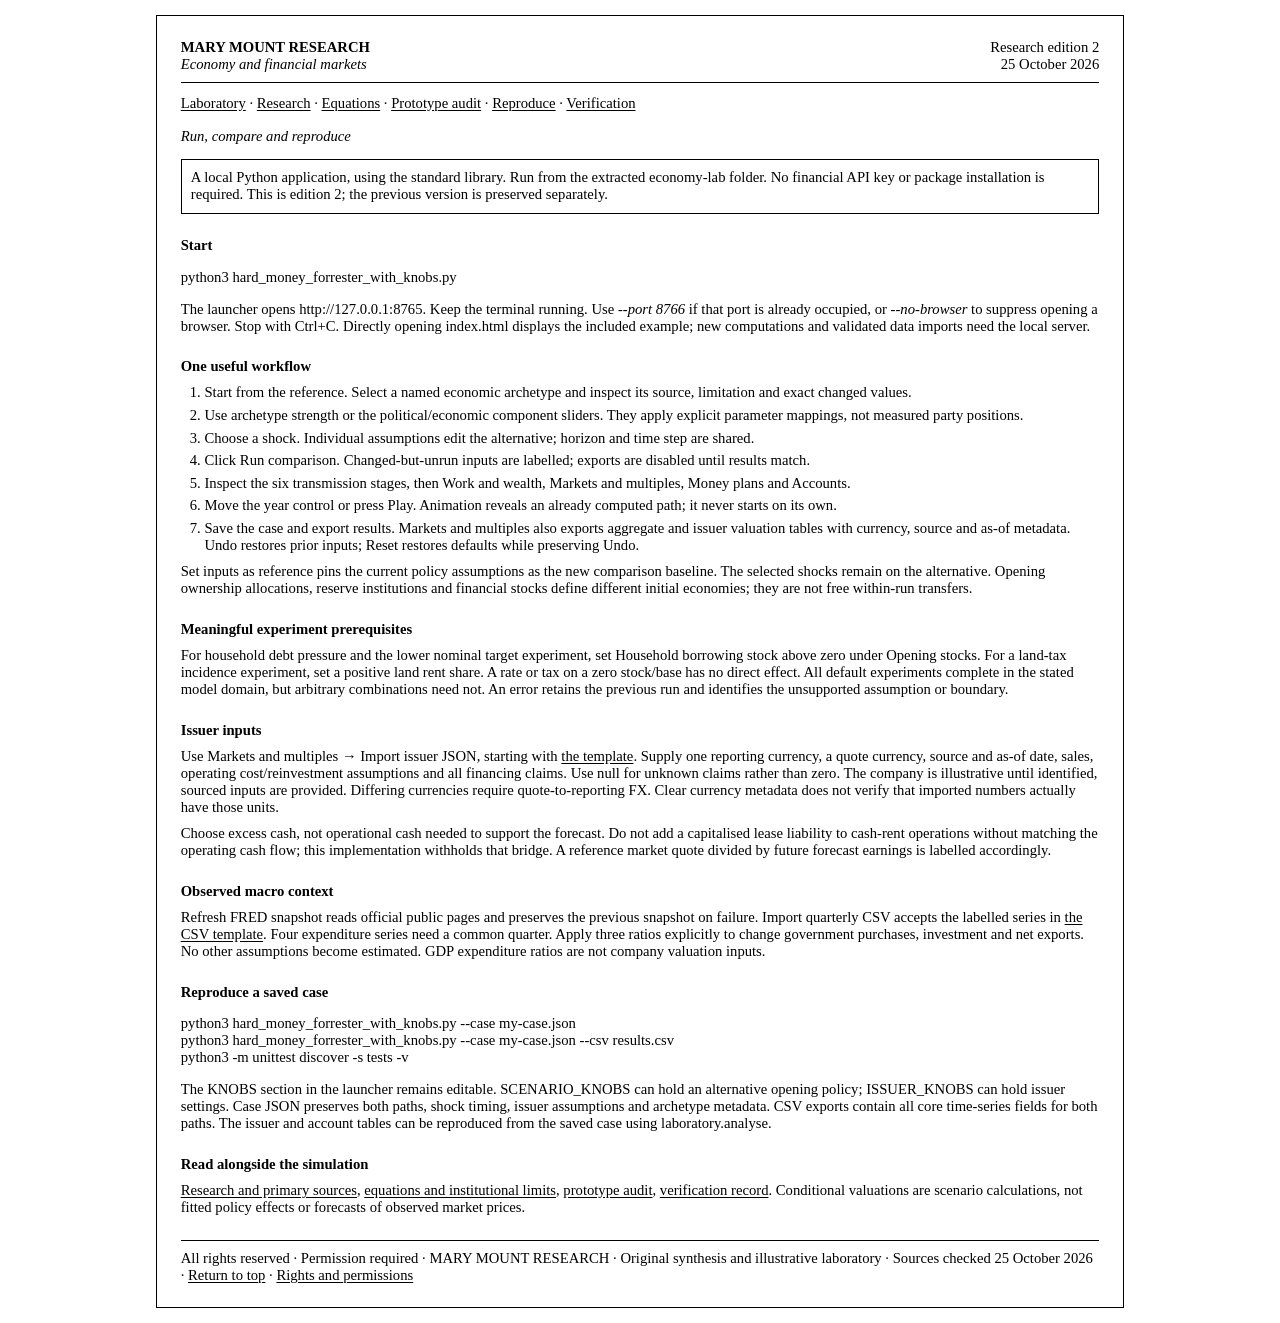
==== guide.html @ be1fa298 "Publish Mary Mount Economy Lab with permission-required rights and private fonts excluded" ====
<!doctype html><html lang="en"><head><meta charset="utf-8"><meta name="viewport" content="width=device-width,initial-scale=1"><title>Mary Mount Research · Run, compare and reproduce</title><link rel="stylesheet" href="research.css"></head><body><main><header><div><strong>MARY MOUNT RESEARCH</strong><br><em>Economy and financial markets</em></div><div>Research edition 2<br>25 October 2026</div></header><nav><a href="index.html">Laboratory</a> · <a href="research.html">Research</a> · <a href="methods.html">Equations</a> · <a href="prototypes.html">Prototype audit</a> · <a href="guide.html">Reproduce</a> · <a href="verification.html">Verification</a></nav><h1>Run, compare and reproduce</h1><p class="rule">A local Python application, using the standard library. Run from the extracted economy-lab folder. No financial API key or package installation is required. This is edition 2; the previous version is preserved separately.</p>
<h2>Start</h2><pre>python3 hard_money_forrester_with_knobs.py</pre><p>The launcher opens http://127.0.0.1:8765. Keep the terminal running. Use <code>--port 8766</code> if that port is already occupied, or <code>--no-browser</code> to suppress opening a browser. Stop with Ctrl+C. Directly opening index.html displays the included example; new computations and validated data imports need the local server.</p>
<h2>One useful workflow</h2><ol><li>Start from the reference. Select a named economic archetype and inspect its source, limitation and exact changed values.</li><li>Use archetype strength or the political/economic component sliders. They apply explicit parameter mappings, not measured party positions.</li><li>Choose a shock. Individual assumptions edit the alternative; horizon and time step are shared.</li><li>Click Run comparison. Changed-but-unrun inputs are labelled; exports are disabled until results match.</li><li>Inspect the six transmission stages, then Work and wealth, Markets and multiples, Money plans and Accounts.</li><li>Move the year control or press Play. Animation reveals an already computed path; it never starts on its own.</li><li>Save the case and export results. Markets and multiples also exports aggregate and issuer valuation tables with currency, source and as-of metadata. Undo restores prior inputs; Reset restores defaults while preserving Undo.</li></ol><p>Set inputs as reference pins the current policy assumptions as the new comparison baseline. The selected shocks remain on the alternative. Opening ownership allocations, reserve institutions and financial stocks define different initial economies; they are not free within-run transfers.</p>
<h2>Meaningful experiment prerequisites</h2><p>For household debt pressure and the lower nominal target experiment, set Household borrowing stock above zero under Opening stocks. For a land-tax incidence experiment, set a positive land rent share. A rate or tax on a zero stock/base has no direct effect. All default experiments complete in the stated model domain, but arbitrary combinations need not. An error retains the previous run and identifies the unsupported assumption or boundary.</p>
<h2>Issuer inputs</h2><p>Use Markets and multiples → Import issuer JSON, starting with <a href="issuer-template.json">the template</a>. Supply one reporting currency, a quote currency, source and as-of date, sales, operating cost/reinvestment assumptions and all financing claims. Use null for unknown claims rather than zero. The company is illustrative until identified, sourced inputs are provided. Differing currencies require quote-to-reporting FX. Clear currency metadata does not verify that imported numbers actually have those units.</p><p>Choose excess cash, not operational cash needed to support the forecast. Do not add a capitalised lease liability to cash-rent operations without matching the operating cash flow; this implementation withholds that bridge. A reference market quote divided by future forecast earnings is labelled accordingly.</p>
<h2>Observed macro context</h2><p>Refresh FRED snapshot reads official public pages and preserves the previous snapshot on failure. Import quarterly CSV accepts the labelled series in <a href="data/template.csv">the CSV template</a>. Four expenditure series need a common quarter. Apply three ratios explicitly to change government purchases, investment and net exports. No other assumptions become estimated. GDP expenditure ratios are not company valuation inputs.</p>
<h2>Reproduce a saved case</h2><pre>python3 hard_money_forrester_with_knobs.py --case my-case.json
python3 hard_money_forrester_with_knobs.py --case my-case.json --csv results.csv
python3 -m unittest discover -s tests -v</pre><p>The KNOBS section in the launcher remains editable. SCENARIO_KNOBS can hold an alternative opening policy; ISSUER_KNOBS can hold issuer settings. Case JSON preserves both paths, shock timing, issuer assumptions and archetype metadata. CSV exports contain all core time-series fields for both paths. The issuer and account tables can be reproduced from the saved case using laboratory.analyse.</p>
<h2>Read alongside the simulation</h2><p><a href="research.html">Research and primary sources</a>, <a href="methods.html">equations and institutional limits</a>, <a href="prototypes.html">prototype audit</a>, <a href="verification.html">verification record</a>. Conditional valuations are scenario calculations, not fitted policy effects or forecasts of observed market prices.</p><footer>All rights reserved · Permission required · MARY MOUNT RESEARCH · Original synthesis and illustrative laboratory · Sources checked 25 October 2026 · <a href="#">Return to top</a> · <a href="permissions.html">Rights and permissions</a></footer></main></body></html>
---- research.css ----
/* All rights reserved. Written permission required. See LICENSE. */
*{box-sizing:border-box}html{font-size:11pt;color:#000;background:#fff}body,input,button,select{font:inherit;font-family:"Times New Roman",Times,serif;line-height:1.16}body{margin:1rem}main{max-width:66rem;margin:auto;border:1px solid black;padding:1.618rem}header{display:flex;justify-content:space-between;gap:1rem;border-bottom:1px solid;padding-bottom:.618rem;margin-bottom:.618rem}header>div:last-child{text-align:right}h1,h2,h3,p,li,td,th,code,pre{font:inherit;font-size:1rem}h1{font-style:italic;margin:1rem 0 .618rem}h2{font-weight:bold;margin:1.618rem 0 .618rem}h3{font-weight:bold;font-style:italic;margin:1rem 0 .382rem}p{margin:.618rem 0}ul,ol{padding-left:1.618rem;margin:.618rem 0}li{margin:.382rem 0}a{color:inherit;text-underline-offset:.12em;overflow-wrap:anywhere}nav{line-height:1.4}table{border-collapse:collapse;width:100%;font-variant-numeric:tabular-nums}th,td{padding:.382rem .618rem;border-bottom:1px solid;text-align:left;vertical-align:top}th{font-weight:700}td:first-child,th:first-child{padding-left:0}caption{text-align:left;font-style:italic;padding:.618rem 0}.table-scroll{overflow:auto;max-width:100%}.rule{border:1px solid;padding:.618rem;margin:1rem 0}.equation{border-left:1px solid;padding-left:.618rem;overflow-wrap:anywhere}details{border-top:1px solid;padding:.618rem 0}summary{cursor:pointer;font-weight:700}footer{border-top:1px solid;margin-top:1.618rem;padding-top:.618rem}small{font:inherit}pre{white-space:pre-wrap;overflow-wrap:anywhere}code{font-style:italic}strong{font-weight:700}@media(max-width:600px){body{margin:.382rem}main{padding:.618rem}header{display:block}header>div:last-child{text-align:left;margin-top:.382rem}th,td{padding:.382rem}}@media print{body{margin:0}main{border:1px solid;max-width:none}nav{display:none}h2,h3{break-after:avoid}tr{break-inside:avoid}}
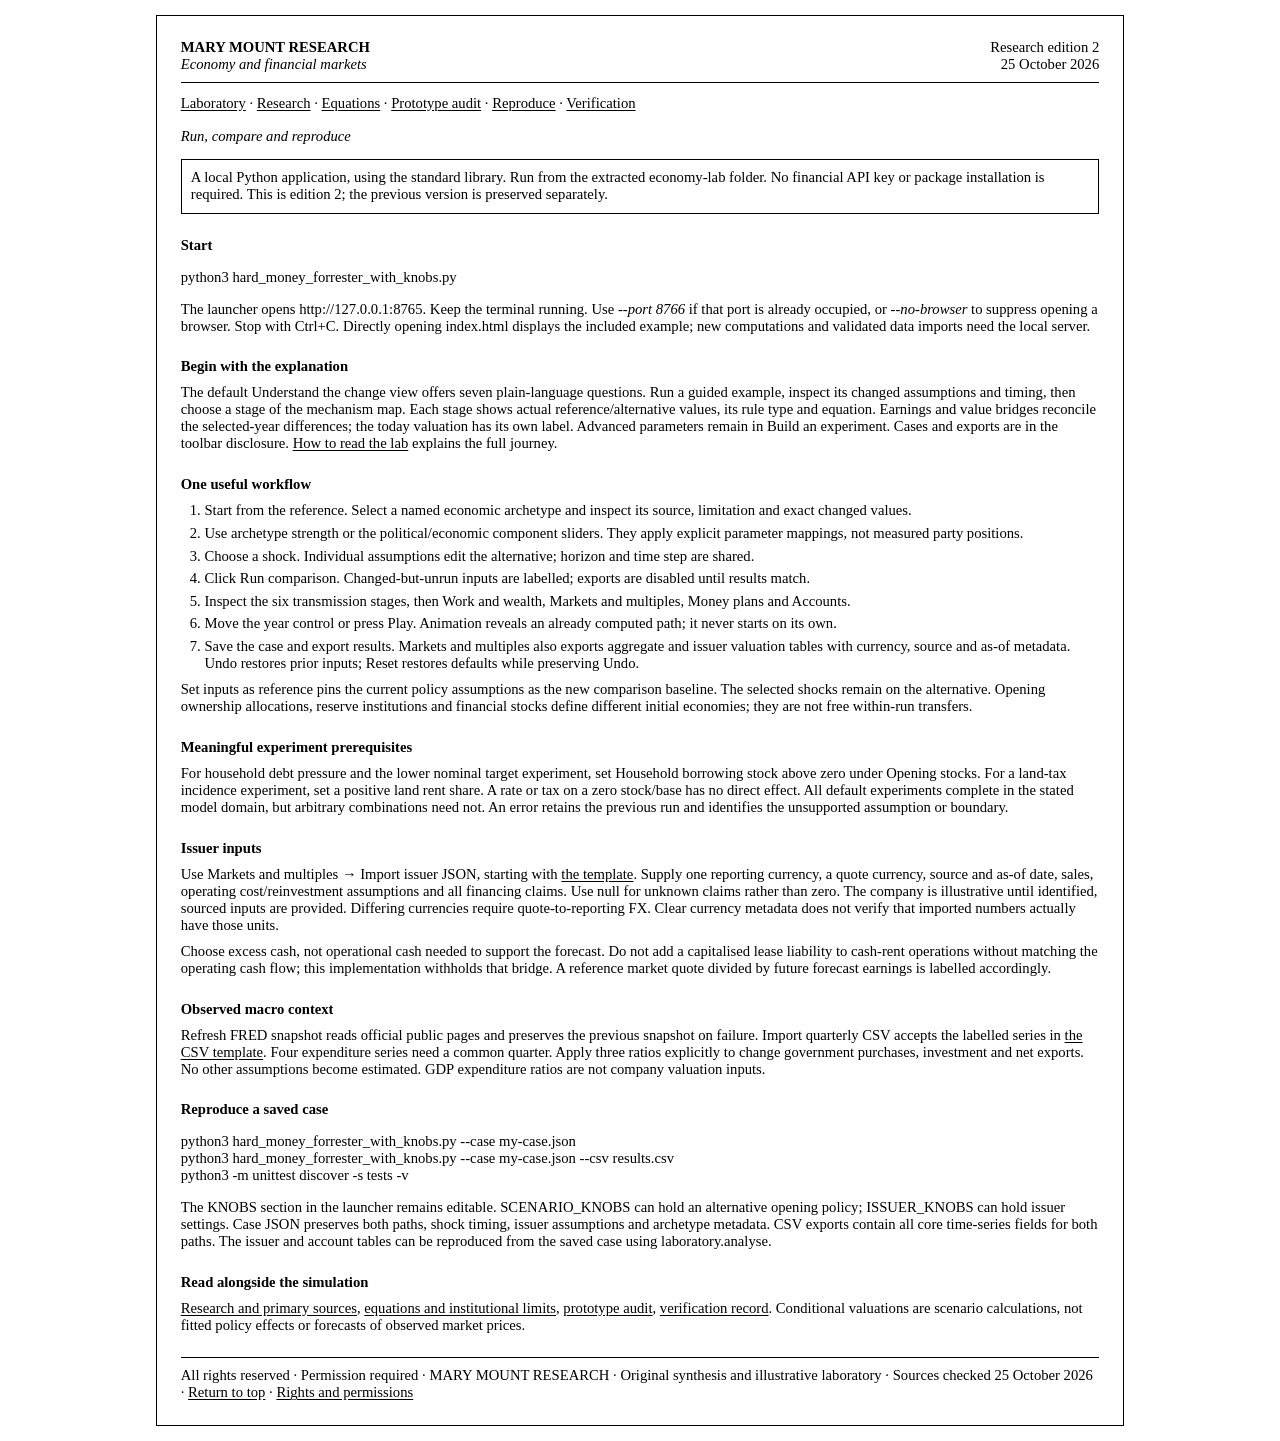
==== commit 0d1b26fc: "Explain policy-to-market connections with guided examples and accounting bridges" ====
--- a/guide.html
+++ b/guide.html
@@ -1,6 +1,6 @@
 <!doctype html><html lang="en"><head><meta charset="utf-8"><meta name="viewport" content="width=device-width,initial-scale=1"><title>Mary Mount Research · Run, compare and reproduce</title><link rel="stylesheet" href="research.css"></head><body><main><header><div><strong>MARY MOUNT RESEARCH</strong><br><em>Economy and financial markets</em></div><div>Research edition 2<br>25 October 2026</div></header><nav><a href="index.html">Laboratory</a> · <a href="research.html">Research</a> · <a href="methods.html">Equations</a> · <a href="prototypes.html">Prototype audit</a> · <a href="guide.html">Reproduce</a> · <a href="verification.html">Verification</a></nav><h1>Run, compare and reproduce</h1><p class="rule">A local Python application, using the standard library. Run from the extracted economy-lab folder. No financial API key or package installation is required. This is edition 2; the previous version is preserved separately.</p>
 <h2>Start</h2><pre>python3 hard_money_forrester_with_knobs.py</pre><p>The launcher opens http://127.0.0.1:8765. Keep the terminal running. Use <code>--port 8766</code> if that port is already occupied, or <code>--no-browser</code> to suppress opening a browser. Stop with Ctrl+C. Directly opening index.html displays the included example; new computations and validated data imports need the local server.</p>
-<h2>One useful workflow</h2><ol><li>Start from the reference. Select a named economic archetype and inspect its source, limitation and exact changed values.</li><li>Use archetype strength or the political/economic component sliders. They apply explicit parameter mappings, not measured party positions.</li><li>Choose a shock. Individual assumptions edit the alternative; horizon and time step are shared.</li><li>Click Run comparison. Changed-but-unrun inputs are labelled; exports are disabled until results match.</li><li>Inspect the six transmission stages, then Work and wealth, Markets and multiples, Money plans and Accounts.</li><li>Move the year control or press Play. Animation reveals an already computed path; it never starts on its own.</li><li>Save the case and export results. Markets and multiples also exports aggregate and issuer valuation tables with currency, source and as-of metadata. Undo restores prior inputs; Reset restores defaults while preserving Undo.</li></ol><p>Set inputs as reference pins the current policy assumptions as the new comparison baseline. The selected shocks remain on the alternative. Opening ownership allocations, reserve institutions and financial stocks define different initial economies; they are not free within-run transfers.</p>
+<h2>Begin with the explanation</h2><p>The default Understand the change view offers seven plain-language questions. Run a guided example, inspect its changed assumptions and timing, then choose a stage of the mechanism map. Each stage shows actual reference/alternative values, its rule type and equation. Earnings and value bridges reconcile the selected-year differences; the today valuation has its own label. Advanced parameters remain in Build an experiment. Cases and exports are in the toolbar disclosure. <a href="ux-guide.html">How to read the lab</a> explains the full journey.</p><h2>One useful workflow</h2><ol><li>Start from the reference. Select a named economic archetype and inspect its source, limitation and exact changed values.</li><li>Use archetype strength or the political/economic component sliders. They apply explicit parameter mappings, not measured party positions.</li><li>Choose a shock. Individual assumptions edit the alternative; horizon and time step are shared.</li><li>Click Run comparison. Changed-but-unrun inputs are labelled; exports are disabled until results match.</li><li>Inspect the six transmission stages, then Work and wealth, Markets and multiples, Money plans and Accounts.</li><li>Move the year control or press Play. Animation reveals an already computed path; it never starts on its own.</li><li>Save the case and export results. Markets and multiples also exports aggregate and issuer valuation tables with currency, source and as-of metadata. Undo restores prior inputs; Reset restores defaults while preserving Undo.</li></ol><p>Set inputs as reference pins the current policy assumptions as the new comparison baseline. The selected shocks remain on the alternative. Opening ownership allocations, reserve institutions and financial stocks define different initial economies; they are not free within-run transfers.</p>
 <h2>Meaningful experiment prerequisites</h2><p>For household debt pressure and the lower nominal target experiment, set Household borrowing stock above zero under Opening stocks. For a land-tax incidence experiment, set a positive land rent share. A rate or tax on a zero stock/base has no direct effect. All default experiments complete in the stated model domain, but arbitrary combinations need not. An error retains the previous run and identifies the unsupported assumption or boundary.</p>
 <h2>Issuer inputs</h2><p>Use Markets and multiples → Import issuer JSON, starting with <a href="issuer-template.json">the template</a>. Supply one reporting currency, a quote currency, source and as-of date, sales, operating cost/reinvestment assumptions and all financing claims. Use null for unknown claims rather than zero. The company is illustrative until identified, sourced inputs are provided. Differing currencies require quote-to-reporting FX. Clear currency metadata does not verify that imported numbers actually have those units.</p><p>Choose excess cash, not operational cash needed to support the forecast. Do not add a capitalised lease liability to cash-rent operations without matching the operating cash flow; this implementation withholds that bridge. A reference market quote divided by future forecast earnings is labelled accordingly.</p>
 <h2>Observed macro context</h2><p>Refresh FRED snapshot reads official public pages and preserves the previous snapshot on failure. Import quarterly CSV accepts the labelled series in <a href="data/template.csv">the CSV template</a>. Four expenditure series need a common quarter. Apply three ratios explicitly to change government purchases, investment and net exports. No other assumptions become estimated. GDP expenditure ratios are not company valuation inputs.</p>
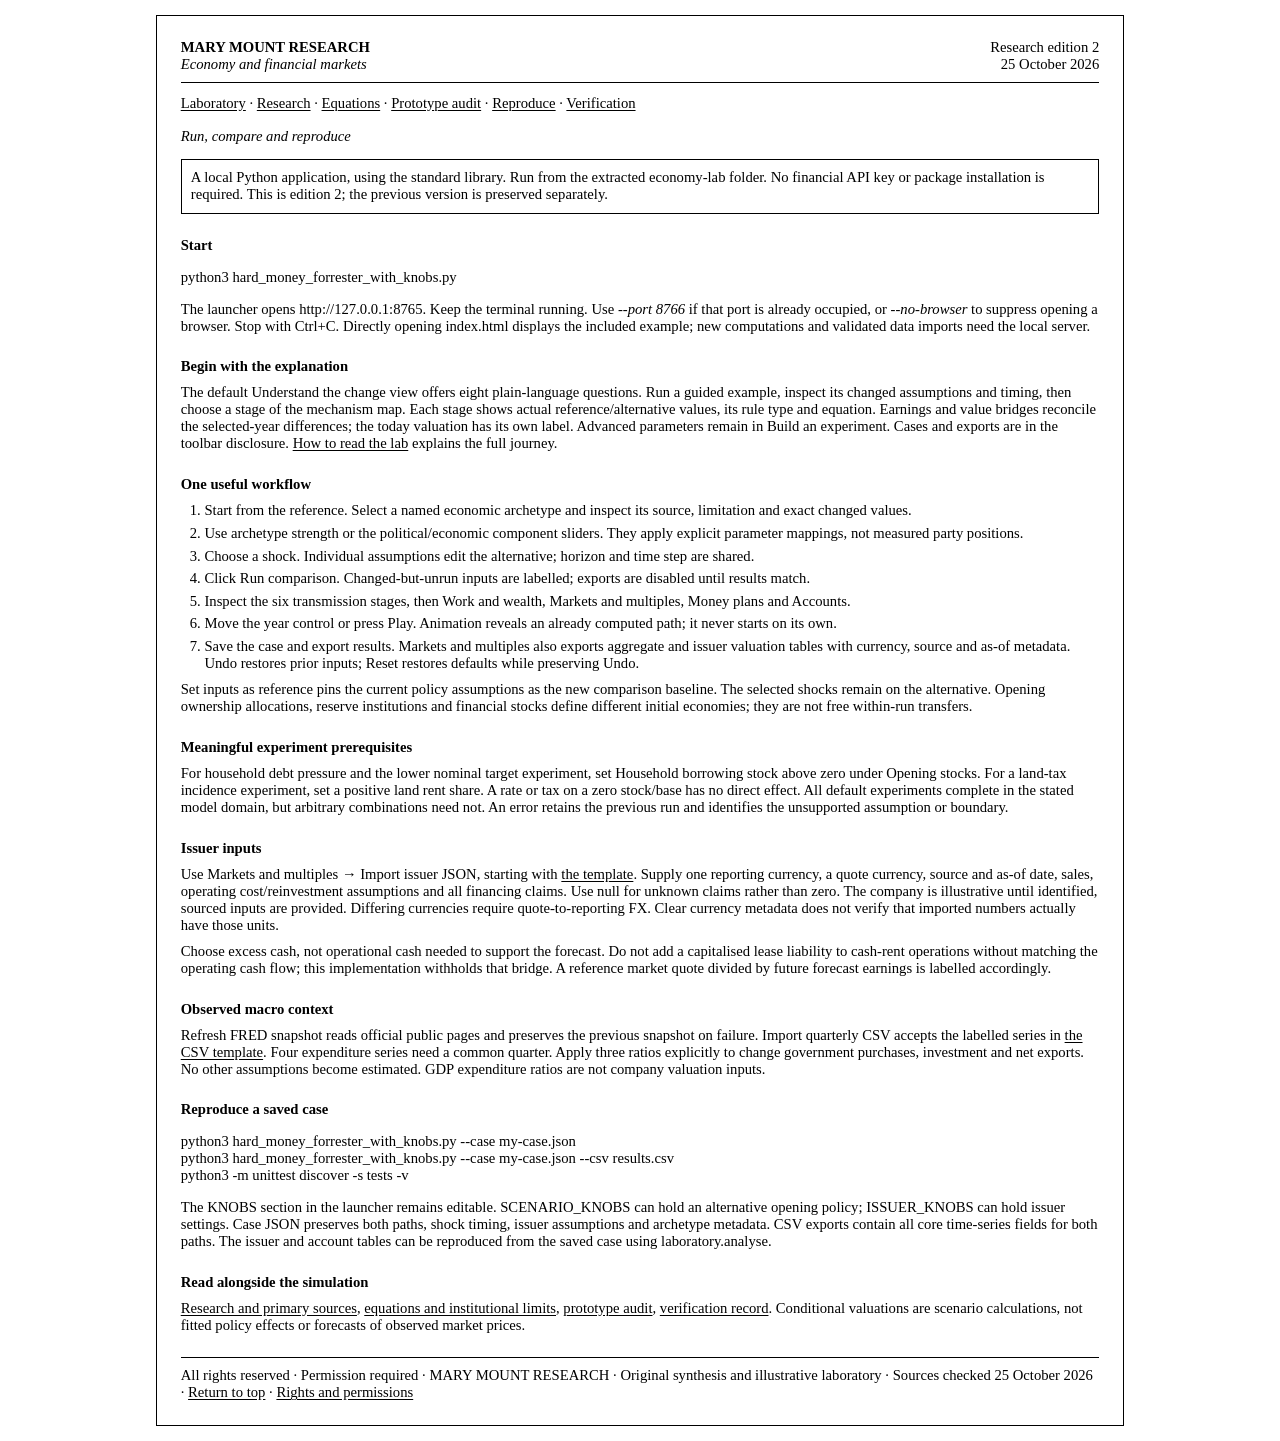
==== commit a79f2b2c: "Add interactive comparison charts and real per-capita living standards" ====
--- a/guide.html
+++ b/guide.html
@@ -1,6 +1,6 @@
 <!doctype html><html lang="en"><head><meta charset="utf-8"><meta name="viewport" content="width=device-width,initial-scale=1"><title>Mary Mount Research · Run, compare and reproduce</title><link rel="stylesheet" href="research.css"></head><body><main><header><div><strong>MARY MOUNT RESEARCH</strong><br><em>Economy and financial markets</em></div><div>Research edition 2<br>25 October 2026</div></header><nav><a href="index.html">Laboratory</a> · <a href="research.html">Research</a> · <a href="methods.html">Equations</a> · <a href="prototypes.html">Prototype audit</a> · <a href="guide.html">Reproduce</a> · <a href="verification.html">Verification</a></nav><h1>Run, compare and reproduce</h1><p class="rule">A local Python application, using the standard library. Run from the extracted economy-lab folder. No financial API key or package installation is required. This is edition 2; the previous version is preserved separately.</p>
 <h2>Start</h2><pre>python3 hard_money_forrester_with_knobs.py</pre><p>The launcher opens http://127.0.0.1:8765. Keep the terminal running. Use <code>--port 8766</code> if that port is already occupied, or <code>--no-browser</code> to suppress opening a browser. Stop with Ctrl+C. Directly opening index.html displays the included example; new computations and validated data imports need the local server.</p>
-<h2>Begin with the explanation</h2><p>The default Understand the change view offers seven plain-language questions. Run a guided example, inspect its changed assumptions and timing, then choose a stage of the mechanism map. Each stage shows actual reference/alternative values, its rule type and equation. Earnings and value bridges reconcile the selected-year differences; the today valuation has its own label. Advanced parameters remain in Build an experiment. Cases and exports are in the toolbar disclosure. <a href="ux-guide.html">How to read the lab</a> explains the full journey.</p><h2>One useful workflow</h2><ol><li>Start from the reference. Select a named economic archetype and inspect its source, limitation and exact changed values.</li><li>Use archetype strength or the political/economic component sliders. They apply explicit parameter mappings, not measured party positions.</li><li>Choose a shock. Individual assumptions edit the alternative; horizon and time step are shared.</li><li>Click Run comparison. Changed-but-unrun inputs are labelled; exports are disabled until results match.</li><li>Inspect the six transmission stages, then Work and wealth, Markets and multiples, Money plans and Accounts.</li><li>Move the year control or press Play. Animation reveals an already computed path; it never starts on its own.</li><li>Save the case and export results. Markets and multiples also exports aggregate and issuer valuation tables with currency, source and as-of metadata. Undo restores prior inputs; Reset restores defaults while preserving Undo.</li></ol><p>Set inputs as reference pins the current policy assumptions as the new comparison baseline. The selected shocks remain on the alternative. Opening ownership allocations, reserve institutions and financial stocks define different initial economies; they are not free within-run transfers.</p>
+<h2>Begin with the explanation</h2><p>The default Understand the change view offers eight plain-language questions. Run a guided example, inspect its changed assumptions and timing, then choose a stage of the mechanism map. Each stage shows actual reference/alternative values, its rule type and equation. Earnings and value bridges reconcile the selected-year differences; the today valuation has its own label. Advanced parameters remain in Build an experiment. Cases and exports are in the toolbar disclosure. <a href="ux-guide.html">How to read the lab</a> explains the full journey.</p><h2>One useful workflow</h2><ol><li>Start from the reference. Select a named economic archetype and inspect its source, limitation and exact changed values.</li><li>Use archetype strength or the political/economic component sliders. They apply explicit parameter mappings, not measured party positions.</li><li>Choose a shock. Individual assumptions edit the alternative; horizon and time step are shared.</li><li>Click Run comparison. Changed-but-unrun inputs are labelled; exports are disabled until results match.</li><li>Inspect the six transmission stages, then Work and wealth, Markets and multiples, Money plans and Accounts.</li><li>Move the year control or press Play. Animation reveals an already computed path; it never starts on its own.</li><li>Save the case and export results. Markets and multiples also exports aggregate and issuer valuation tables with currency, source and as-of metadata. Undo restores prior inputs; Reset restores defaults while preserving Undo.</li></ol><p>Set inputs as reference pins the current policy assumptions as the new comparison baseline. The selected shocks remain on the alternative. Opening ownership allocations, reserve institutions and financial stocks define different initial economies; they are not free within-run transfers.</p>
 <h2>Meaningful experiment prerequisites</h2><p>For household debt pressure and the lower nominal target experiment, set Household borrowing stock above zero under Opening stocks. For a land-tax incidence experiment, set a positive land rent share. A rate or tax on a zero stock/base has no direct effect. All default experiments complete in the stated model domain, but arbitrary combinations need not. An error retains the previous run and identifies the unsupported assumption or boundary.</p>
 <h2>Issuer inputs</h2><p>Use Markets and multiples → Import issuer JSON, starting with <a href="issuer-template.json">the template</a>. Supply one reporting currency, a quote currency, source and as-of date, sales, operating cost/reinvestment assumptions and all financing claims. Use null for unknown claims rather than zero. The company is illustrative until identified, sourced inputs are provided. Differing currencies require quote-to-reporting FX. Clear currency metadata does not verify that imported numbers actually have those units.</p><p>Choose excess cash, not operational cash needed to support the forecast. Do not add a capitalised lease liability to cash-rent operations without matching the operating cash flow; this implementation withholds that bridge. A reference market quote divided by future forecast earnings is labelled accordingly.</p>
 <h2>Observed macro context</h2><p>Refresh FRED snapshot reads official public pages and preserves the previous snapshot on failure. Import quarterly CSV accepts the labelled series in <a href="data/template.csv">the CSV template</a>. Four expenditure series need a common quarter. Apply three ratios explicitly to change government purchases, investment and net exports. No other assumptions become estimated. GDP expenditure ratios are not company valuation inputs.</p>
